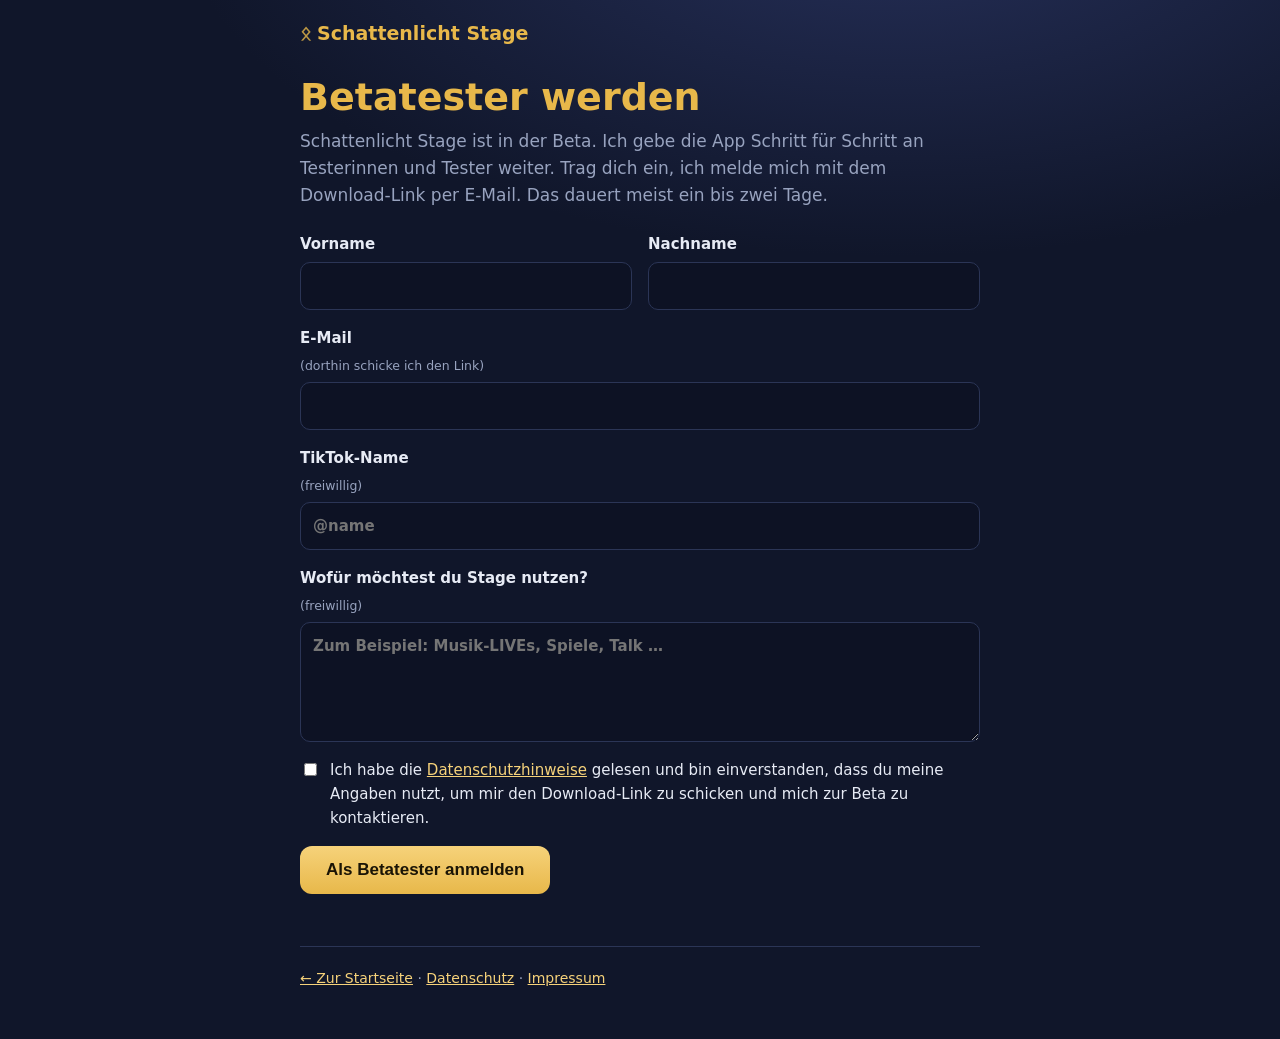
==== beta.html @ 6f797544 "Beta-Anmeldung statt offenem Download Co-Authored-By: Claude Sonnet 5.5 <noreply@anthropic.com> Clau" ====
<!doctype html>
<html lang="de">
<head>
<meta charset="utf-8">
<meta name="viewport" content="width=device-width, initial-scale=1">
<title>Betatester werden – Schattenlicht Stage</title>
<meta name="robots" content="noindex">
<link rel="icon" href="assets/favicon.ico">
<link rel="stylesheet" href="assets/page.css">
</head>
<body>
<div class="wrap">
<header class="top"><a class="brand" href="./"><span>ᛟ</span>Schattenlicht Stage</a></header>
<h1>Betatester werden</h1>
<p class="sub">Schattenlicht Stage ist in der Beta. Ich gebe die App Schritt für Schritt an Testerinnen und Tester weiter. Trag dich ein, ich melde mich mit dem Download-Link per E-Mail. Das dauert meist ein bis zwei Tage.</p>

<form id="f" novalidate style="margin-top:18px">
 <div class="row2">
  <label>Vorname<input id="vn" maxlength="60" autocomplete="given-name" required></label>
  <label>Nachname<input id="nn" maxlength="60" autocomplete="family-name" required></label>
 </div>
 <label>E-Mail <small>(dorthin schicke ich den Link)</small><input id="mail" type="email" maxlength="120" autocomplete="email" required></label>
 <label>TikTok-Name <small>(freiwillig)</small><input id="tt" maxlength="60" placeholder="@name"></label>
 <label>Wofür möchtest du Stage nutzen? <small>(freiwillig)</small>
  <textarea id="use" maxlength="1000" placeholder="Zum Beispiel: Musik-LIVEs, Spiele, Talk …"></textarea></label>
 <div class="hp" aria-hidden="true"><label>Nicht ausfüllen<input id="bot" tabindex="-1" autocomplete="off"></label></div>
 <label class="check"><input type="checkbox" id="ok" required><span>Ich habe die <a href="datenschutz.html" target="_blank" rel="noopener">Datenschutzhinweise</a> gelesen und bin einverstanden, dass du meine Angaben nutzt, um mir den Download-Link zu schicken und mich zur Beta zu kontaktieren.</span></label>
 <div><button class="cta" id="go" type="submit">Als Betatester anmelden</button></div>
 <div id="out" role="status" aria-live="polite"></div>
</form>

<footer><a href="./">← Zur Startseite</a> · <a href="datenschutz.html">Datenschutz</a> · <a href="https://og-schattenlicht.de/impressum">Impressum</a></footer>
</div>
<script>
(function () {
  var ENDPOINT = 'https://og-schattenlicht.de/stage/stage-melden.php';
  var $ = function (id) { return document.getElementById(id); };
  var out = $('out');
  function show(cls, text) { out.className = 'msg ' + cls; out.textContent = text; }
  $('f').addEventListener('submit', function (e) {
    e.preventDefault();
    if ($('bot').value) return;
    var vn = $('vn').value.trim(), nn = $('nn').value.trim(), mail = $('mail').value.trim();
    if (!vn || !nn) { show('err', 'Bitte trag Vor- und Nachnamen ein.'); return; }
    if (!/^[^@\s]+@[^@\s]+\.[^@\s]+$/.test(mail)) { show('err', 'Bitte trag eine gültige E-Mail-Adresse ein.'); $('mail').focus(); return; }
    if (!$('ok').checked) { show('err', 'Bitte bestätige die Datenschutzhinweise.'); return; }
    var body = ['Betatester-Anmeldung', '', 'Name: ' + vn + ' ' + nn, 'E-Mail: ' + mail, 'TikTok: ' + ($('tt').value.trim() || '-'), '', 'Nutzung:', $('use').value.trim() || '-', '', 'Browser: ' + navigator.userAgent.slice(0, 160)].join('\n');
    var data = { subject: '[Stage Beta] Anmeldung: ' + vn + ' ' + nn, message: body, email: mail, botcheck: '' };
    $('go').disabled = true; show('ok', 'Wird gesendet …');
    fetch(ENDPOINT, { method: 'POST', headers: { 'Content-Type': 'text/plain' }, body: JSON.stringify(data) })
      .then(function (r) { return r.json().catch(function () { return {}; }); })
      .then(function (j) {
        if (j && j.success) { show('ok', 'Danke! Du bist angemeldet. Ich melde mich per E-Mail bei dir.'); $('f').reset(); }
        else { show('err', 'Das hat leider nicht geklappt. Bitte versuche es später noch einmal.'); }
      })
      .catch(function () { show('err', 'Keine Verbindung. Bitte prüfe dein Internet und versuche es noch einmal.'); })
      .then(function () { $('go').disabled = false; });
  });
})();
</script>
</body>
</html>
---- assets/page.css ----
:root{--bg:#10162a;--card:#1b2340;--line:#2b3556;--text:#e7ebf5;--mute:#98a3bf;--gold:#e8b84a;--gold2:#f6d27a}
*{box-sizing:border-box}
body{margin:0;background:radial-gradient(1200px 600px at 70% -10%,#26305a 0%,transparent 60%),var(--bg);color:var(--text);font:17px/1.6 "Segoe UI",system-ui,-apple-system,Roboto,sans-serif}
a{color:var(--gold2)}
.wrap{max-width:720px;margin:0 auto;padding:0 20px 50px}
header.top{display:flex;align-items:center;justify-content:space-between;padding:18px 0}
.brand{font-weight:700;color:var(--gold);font-size:19px;text-decoration:none;white-space:nowrap}
.brand span{opacity:.8;margin-right:6px}
h1{font-size:clamp(28px,4.4vw,38px);line-height:1.15;margin:10px 0 8px;color:var(--gold)}
h2{font-size:21px;margin:30px 0 6px;color:var(--gold)}
.sub{color:var(--mute);margin:0 0 22px}
form{display:grid;gap:16px}
label{display:grid;gap:6px;font-weight:600;font-size:15px}
label small{font-weight:400;color:var(--mute)}
input,select,textarea{width:100%;background:#0d1224;color:var(--text);border:1px solid var(--line);border-radius:10px;padding:11px 12px;font:inherit}
textarea{min-height:120px;resize:vertical}
textarea.diag{min-height:90px;font:13px/1.45 ui-monospace,Consolas,monospace}
input:focus,select:focus,textarea:focus{outline:2px solid var(--gold);outline-offset:1px}
.check{display:flex;gap:10px;align-items:flex-start;font-weight:400}
.check input{width:auto;margin-top:5px}
.row2{display:grid;grid-template-columns:1fr 1fr;gap:16px}
button.cta{display:inline-flex;justify-content:center;padding:14px 26px;border-radius:12px;border:0;background:linear-gradient(180deg,var(--gold2),var(--gold));color:#1a1405;font-weight:700;font-size:17px;cursor:pointer}
button.cta[disabled]{opacity:.55;cursor:default}
.hp{position:absolute;left:-9999px;height:0;overflow:hidden}
.msg{padding:14px 16px;border-radius:10px;border:1px solid var(--line);background:#17203a}
.msg.ok{border-left:4px solid #5fd08a}.msg.err{border-left:4px solid #e0614f}
.tip{background:#17203a;border:1px solid var(--line);border-left:4px solid var(--gold);border-radius:10px;padding:12px 14px;color:#c3cce2;font-size:15px}
footer{margin-top:36px;padding-top:20px;border-top:1px solid var(--line);color:var(--mute);font-size:14px}
@media(max-width:560px){.row2{grid-template-columns:1fr}}
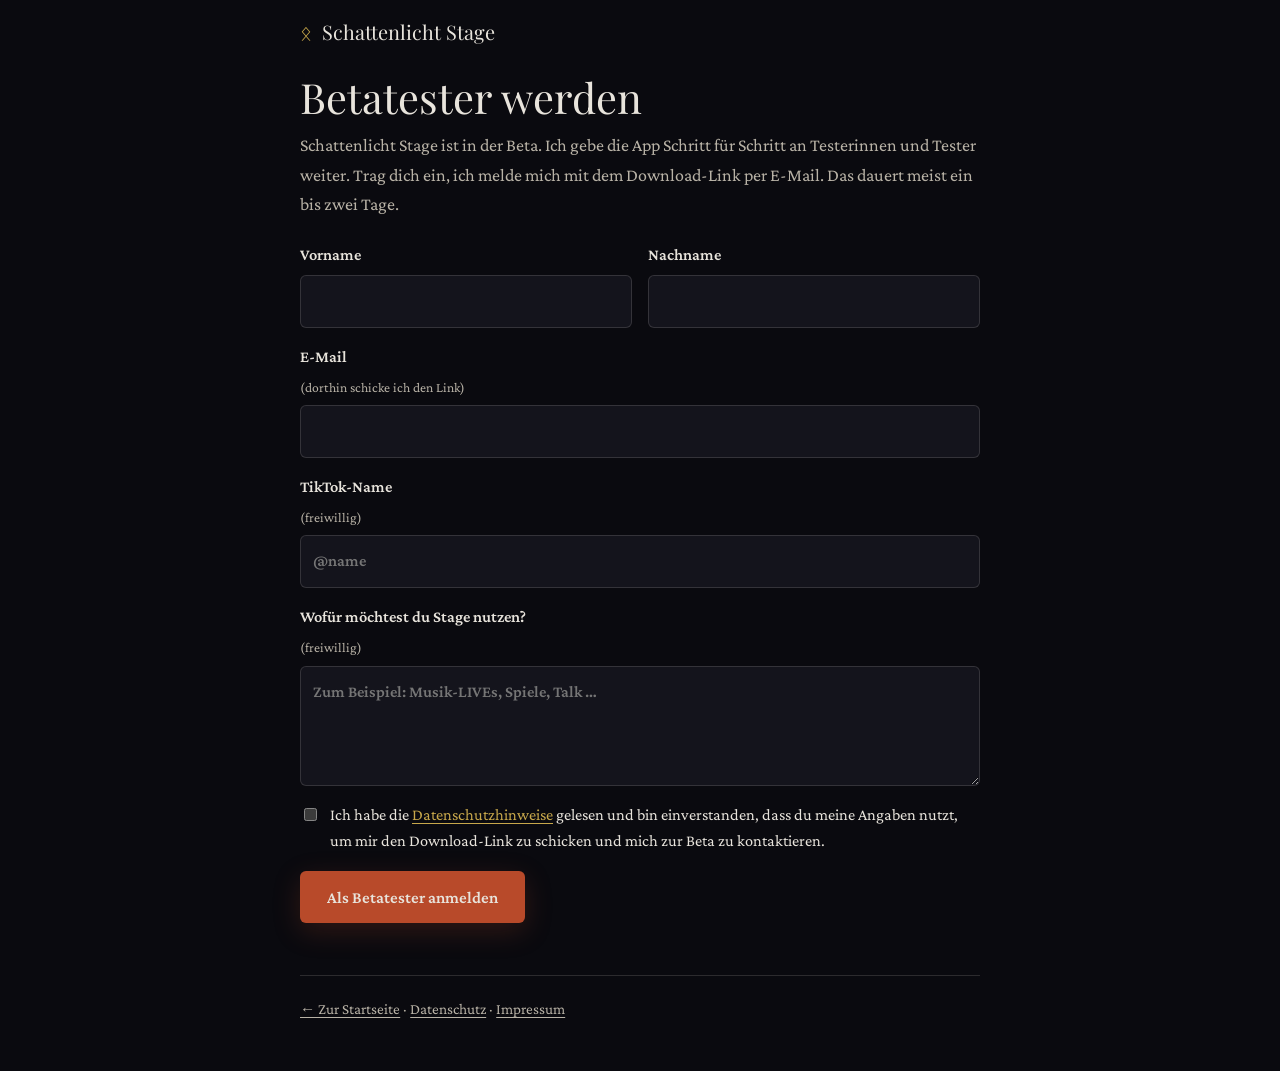
==== commit e931b913: "SEO und GEO für die Stage-Seite: robots.txt, sitemap.xml, llms.txt, Canonical, Open Graph, JSON-LD, " ====
--- a/beta.html
+++ b/beta.html
@@ -4,7 +4,7 @@
 <meta charset="utf-8">
 <meta name="viewport" content="width=device-width, initial-scale=1">
 <title>Betatester werden – Schattenlicht Stage</title>
-<meta name="robots" content="noindex">
+<meta name="robots" content="noindex, nofollow">
 <link rel="icon" href="assets/favicon.ico">
 <link rel="stylesheet" href="assets/page.css">
 </head>
@@ -45,7 +45,7 @@
     if (!/^[^@\s]+@[^@\s]+\.[^@\s]+$/.test(mail)) { show('err', 'Bitte trag eine gültige E-Mail-Adresse ein.'); $('mail').focus(); return; }
     if (!$('ok').checked) { show('err', 'Bitte bestätige die Datenschutzhinweise.'); return; }
     var body = ['Betatester-Anmeldung', '', 'Name: ' + vn + ' ' + nn, 'E-Mail: ' + mail, 'TikTok: ' + ($('tt').value.trim() || '-'), '', 'Nutzung:', $('use').value.trim() || '-', '', 'Browser: ' + navigator.userAgent.slice(0, 160)].join('\n');
-    var data = { subject: '[Stage Beta] Anmeldung: ' + vn + ' ' + nn, message: body, email: mail, botcheck: '' };
+    var data = { type: 'beta', vorname: vn, nachname: nn, email: mail, tiktok: $('tt').value.trim(), nutzung: $('use').value.trim(), botcheck: '' };
     $('go').disabled = true; show('ok', 'Wird gesendet …');
     fetch(ENDPOINT, { method: 'POST', headers: { 'Content-Type': 'text/plain' }, body: JSON.stringify(data) })
       .then(function (r) { return r.json().catch(function () { return {}; }); })
--- a/assets/page.css
+++ b/assets/page.css
@@ -1,29 +1,30 @@
-:root{--bg:#10162a;--card:#1b2340;--line:#2b3556;--text:#e7ebf5;--mute:#98a3bf;--gold:#e8b84a;--gold2:#f6d27a}
-*{box-sizing:border-box}
-body{margin:0;background:radial-gradient(1200px 600px at 70% -10%,#26305a 0%,transparent 60%),var(--bg);color:var(--text);font:17px/1.6 "Segoe UI",system-ui,-apple-system,Roboto,sans-serif}
-a{color:var(--gold2)}
-.wrap{max-width:720px;margin:0 auto;padding:0 20px 50px}
+/* Unterseiten von Schattenlicht Stage (Formulare, Rechtliches): gleiches Gerüst wie die Startseite */
+@import url("brand.css");
+.wrap{max-width:720px;padding:0 20px 50px}
 header.top{display:flex;align-items:center;justify-content:space-between;padding:18px 0}
-.brand{font-weight:700;color:var(--gold);font-size:19px;text-decoration:none;white-space:nowrap}
-.brand span{opacity:.8;margin-right:6px}
-h1{font-size:clamp(28px,4.4vw,38px);line-height:1.15;margin:10px 0 8px;color:var(--gold)}
-h2{font-size:21px;margin:30px 0 6px;color:var(--gold)}
-.sub{color:var(--mute);margin:0 0 22px}
+.brand{display:inline-flex;align-items:center;gap:10px;font:400 1.25rem var(--display);color:var(--asche);text-decoration:none;white-space:nowrap}
+.brand:hover{color:var(--alchemie)}
+.brand span{color:var(--alchemie)}
+h1{font-size:clamp(1.9rem,5vw,2.6rem);margin:10px 0 10px}
+h2{font-size:1.45rem;margin:32px 0 8px;color:var(--alchemie)}
+.sub{color:var(--asche-dim);margin:0 0 22px}
 form{display:grid;gap:16px}
-label{display:grid;gap:6px;font-weight:600;font-size:15px}
-label small{font-weight:400;color:var(--mute)}
-input,select,textarea{width:100%;background:#0d1224;color:var(--text);border:1px solid var(--line);border-radius:10px;padding:11px 12px;font:inherit}
+label{display:grid;gap:6px;font-weight:600;font-size:1.02rem}
+label small{font-weight:400;color:var(--asche-dim)}
+input,select,textarea{width:100%;background:var(--abgrund-warm);color:var(--asche);border:1px solid var(--linie);border-radius:6px;padding:12px;font:inherit;min-height:44px}
 textarea{min-height:120px;resize:vertical}
 textarea.diag{min-height:90px;font:13px/1.45 ui-monospace,Consolas,monospace}
-input:focus,select:focus,textarea:focus{outline:2px solid var(--gold);outline-offset:1px}
+input:focus,select:focus,textarea:focus{outline:2px solid var(--alchemie);outline-offset:1px}
 .check{display:flex;gap:10px;align-items:flex-start;font-weight:400}
-.check input{width:auto;margin-top:5px}
+.check input{width:auto;min-height:0;margin-top:6px}
 .row2{display:grid;grid-template-columns:1fr 1fr;gap:16px}
-button.cta{display:inline-flex;justify-content:center;padding:14px 26px;border-radius:12px;border:0;background:linear-gradient(180deg,var(--gold2),var(--gold));color:#1a1405;font-weight:700;font-size:17px;cursor:pointer}
+button.cta{display:inline-flex;align-items:center;justify-content:center;min-height:52px;padding:0 1.6em;border-radius:6px;border:0;background:var(--glut);color:var(--asche);font:600 1.05rem var(--ui);cursor:pointer;box-shadow:0 8px 28px var(--glut-glow)}
+button.cta:hover{background:var(--glut-hell)}
 button.cta[disabled]{opacity:.55;cursor:default}
 .hp{position:absolute;left:-9999px;height:0;overflow:hidden}
-.msg{padding:14px 16px;border-radius:10px;border:1px solid var(--line);background:#17203a}
+.msg{padding:14px 16px;border-radius:6px;border:1px solid var(--linie);background:var(--panel)}
 .msg.ok{border-left:4px solid #5fd08a}.msg.err{border-left:4px solid #e0614f}
-.tip{background:#17203a;border:1px solid var(--line);border-left:4px solid var(--gold);border-radius:10px;padding:12px 14px;color:#c3cce2;font-size:15px}
-footer{margin-top:36px;padding-top:20px;border-top:1px solid var(--line);color:var(--mute);font-size:14px}
+.tip{background:var(--panel);border:1px solid var(--linie);border-left:3px solid var(--alchemie);border-radius:0 6px 6px 0;padding:12px 14px;color:var(--asche-dim);font-size:1rem}
+footer{margin-top:36px;padding-top:20px;border-top:1px solid var(--linie);color:var(--asche-dim);font-size:.95rem}
+footer a{color:var(--asche-dim)}footer a:hover{color:var(--alchemie)}
 @media(max-width:560px){.row2{grid-template-columns:1fr}}
